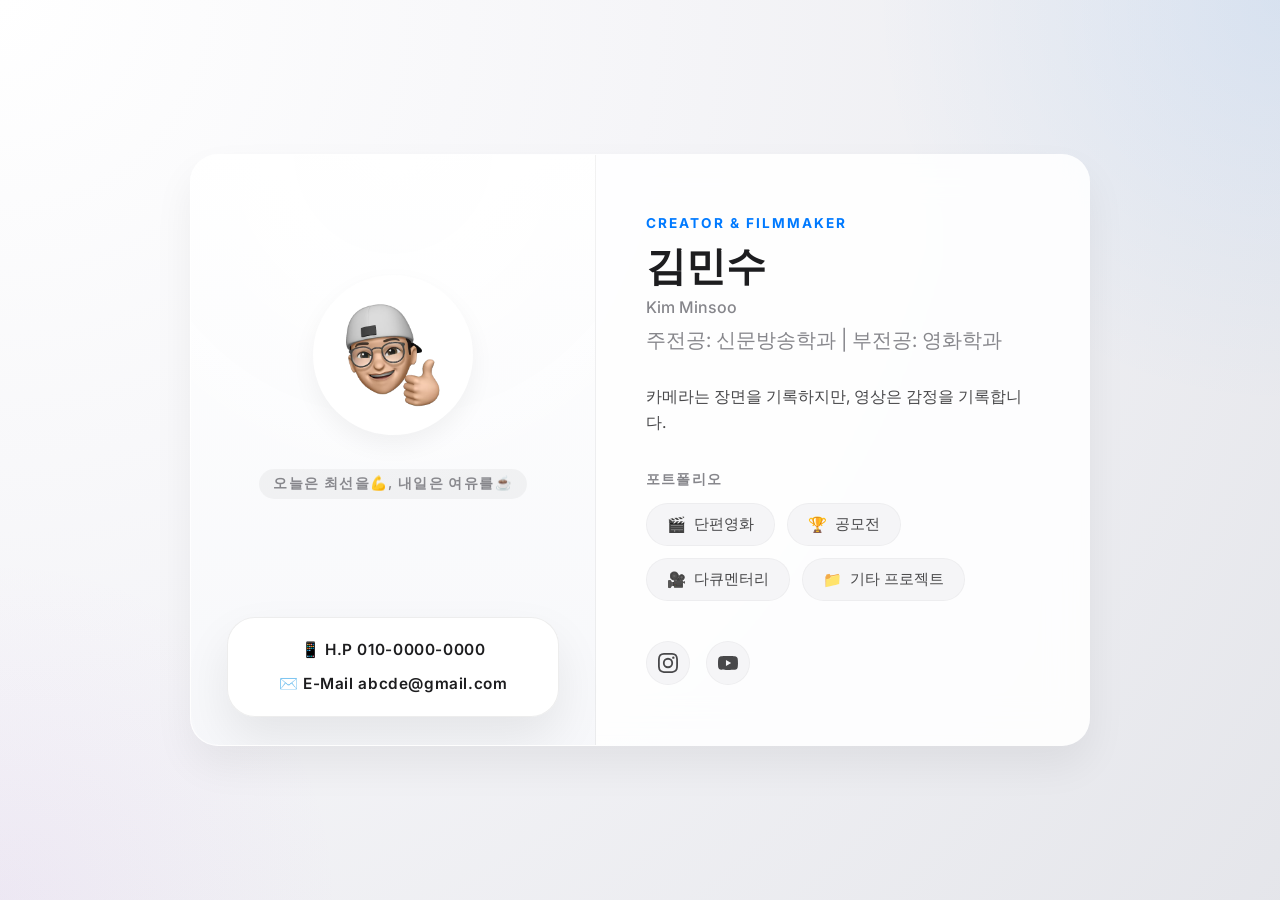
==== index.html @ fcdb7a13 "Update profile copy text" ====
<!DOCTYPE html>
<html lang="ko">
<head>
  <meta charset="UTF-8">
  <meta name="viewport" content="width=device-width, initial-scale=1.0">
  <title>김민 | 프로필 카드</title>
  <link rel="stylesheet" href="style.css">
</head>
<body>
  <div class="presentation-slide" id="main-slide">
    <!-- Left Visual Column -->
    <div class="slide-visual">
      <div class="avatar-container">
        <img src="profile_avatar.png" alt="Profile Avatar" class="avatar-img">
      </div>
      <div class="visual-badge">오늘은 최선을💪, 내일은 여유를☕</div>
      <div class="visual-contact">
        <p><span>📱</span> H.P 010-0000-0000</p>
        <p><span>✉️</span> E-Mail abcde@gmail.com</p>
      </div>
    </div>
    
    <!-- Right Content Column -->
    <div class="slide-content">
      <div>
        <div class="profile-header">
          <div class="profile-tagline">Creator & Filmmaker</div>
          <h1 class="profile-name">김민수</h1>
          <div class="profile-subname">Kim Minsoo</div>
          <div class="profile-major">주전공: 신문방송학과 | 부전공: 영화학과</div>
        </div>
        
        <p class="profile-bio">
          카메라는 장면을 기록하지만, 영상은 감정을 기록합니다.
        </p>
        
        <div>
          <h3 class="interests-title">포트폴리오</h3>
          <div class="interests-tags">
            <!-- Interactivity via script.js -->
            <a href="detail.html?tag=short-film" class="tag" data-tag="short-film">
              <span>🎬</span> 단편영화
            </a>
            <a href="detail.html?tag=contest" class="tag" data-tag="contest">
              <span>🏆</span> 공모전
            </a>
            <a href="detail.html?tag=documentary" class="tag" data-tag="documentary">
              <span>🎥</span> 다큐멘터리
            </a>
            <a href="detail.html?tag=other-projects" class="tag" data-tag="other-projects">
              <span>📁</span> 기타 프로젝트
            </a>
          </div>
        </div>
      </div>
      
      <!-- Bottom Contact Links -->
      <div class="contact-links">
        <a href="https://instagram.com" target="_blank" rel="noopener noreferrer" class="btn-contact" title="Instagram" id="link-instagram">
          <svg viewBox="0 0 24 24">
            <path d="M12 2.163c3.204 0 3.584.012 4.85.07 3.252.148 4.771 1.691 4.919 4.919.058 1.265.069 1.645.069 4.849 0 3.205-.012 3.584-.069 4.849-.149 3.225-1.664 4.771-4.919 4.919-1.266.058-1.644.07-4.85.07-3.204 0-3.584-.012-4.849-.07-3.26-.149-4.771-1.699-4.919-4.92-.058-1.265-.07-1.644-.07-4.849 0-3.204.013-3.583.07-4.849.149-3.227 1.664-4.771 4.919-4.919 1.266-.057 1.645-.069 4.849-.069zM12 0C8.741 0 8.333.014 7.053.072 2.695.272.273 2.69.073 7.051.014 8.333 0 8.741 0 12c0 3.259.014 3.668.072 4.948.2 4.358 2.618 6.78 6.98 6.98 1.281.058 1.689.072 4.948.072 3.259 0 3.668-.014 4.948-.072 4.354-.2 6.782-2.618 6.979-6.98.059-1.28.073-1.689.073-4.948 0-3.259-.014-3.667-.072-4.947-.196-4.354-2.617-6.78-6.979-6.98C15.668.014 15.259 0 12 0zm0 5.838a6.162 6.162 0 100 12.324 6.162 6.162 0 000-12.324zM12 16a4 4 0 110-8 4 4 0 010 8zm6.406-11.845a1.44 1.44 0 100 2.881 1.44 1.44 0 000-2.881z"/>
          </svg>
        </a>
        <a href="https://youtube.com" target="_blank" rel="noopener noreferrer" class="btn-contact" title="YouTube" id="link-youtube">
          <svg viewBox="0 0 24 24">
            <path d="M23.498 6.163a3.003 3.003 0 00-2.11-2.11C19.518 3.545 12 3.545 12 3.545s-7.518 0-9.388.508a3.003 3.003 0 00-2.11 2.11C0 8.033 0 12 0 12s0 3.967.502 5.837a3.003 3.003 0 002.11 2.11c1.87.508 9.388.508 9.388.508s7.518 0 9.388-.508a3.003 3.003 0 002.11-2.11C24 15.967 24 12 24 12s0-3.967-.502-5.837zM9.545 15.568V8.432L15.818 12l-6.273 3.568z"/>
          </svg>
        </a>
      </div>
    </div>
  </div>

  <script src="script.js"></script>
</body>
</html>
---- style.css ----
/* Apple Keynote Style Profile Card CSS */

/* Import premium font */
@import url('https://fonts.googleapis.com/css2?family=Inter:wght@300;400;500;600;700&display=swap');

:root {
  --font-family: 'Inter', -apple-system, BlinkMacSystemFont, "Segoe UI", Roboto, Helvetica, Arial, sans-serif;
  
  /* System Colors */
  --bg-color-gradient: linear-gradient(135deg, #f5f5f7 0%, #e8e8ed 100%);
  --card-bg: rgba(255, 255, 255, 0.8);
  --card-border: rgba(255, 255, 255, 0.4);
  --text-primary: #1d1d1f;
  --text-secondary: #86868b;
  --shadow-keynote: 0 20px 40px rgba(0, 0, 0, 0.06);
  --shadow-hover: 0 30px 60px rgba(0, 0, 0, 0.12);
  
  /* Interest Tag Colors (Apple Colors) */
  --color-coding: #007aff;
  --color-coding-grad: linear-gradient(135deg, #007aff, #54a6ff);
  
  --color-design: #ff2d55;
  --color-design-grad: linear-gradient(135deg, #ff2d55, #ff6b8b);
  
  --color-music: #af52de;
  --color-music-grad: linear-gradient(135deg, #af52de, #d18ff8);
  
  /* Transition curve */
  --transition-apple: all 0.5s cubic-bezier(0.16, 1, 0.3, 1);
}

/* Base Styles */
* {
  margin: 0;
  padding: 0;
  box-sizing: border-box;
}

body {
  font-family: var(--font-family);
  background: radial-gradient(circle at top left, rgba(255,255,255,0.98), rgba(245,245,248,0.95) 40%, rgba(228,229,234,0.98) 100%);
  color: var(--text-primary);
  min-height: 100vh;
  display: flex;
  justify-content: center;
  align-items: center;
  overflow: hidden;
  padding: 20px;
  -webkit-font-smoothing: antialiased;
  -moz-osx-font-smoothing: grayscale;
}

body::before {
  content: '';
  position: absolute;
  inset: 0;
  background: radial-gradient(circle at top right, rgba(0, 122, 255, 0.08), transparent 26%), radial-gradient(circle at bottom left, rgba(175, 82, 222, 0.06), transparent 22%);
  pointer-events: none;
}

/* Presentation Container */
.presentation-slide {
  width: 100%;
  max-width: 900px;
  min-height: 550px;
  background: var(--card-bg);
  backdrop-filter: blur(20px);
  -webkit-backdrop-filter: blur(20px);
  border: 1px solid var(--card-border);
  border-radius: 28px;
  box-shadow: var(--shadow-keynote);
  display: flex;
  position: relative;
  overflow: hidden;
  transition: var(--transition-apple);
  animation: slideInUp 0.8s cubic-bezier(0.16, 1, 0.3, 1);
}

.presentation-slide:hover {
  box-shadow: var(--shadow-hover);
  transform: translateY(-2px);
}

/* Layout Split */
.slide-visual {
  flex: 1.1;
  background: linear-gradient(180deg, rgba(255,255,255,0.95), rgba(246,247,250,0.95));
  display: flex;
  flex-direction: column;
  justify-content: flex-start;
  align-items: center;
  padding: 120px 36px 28px;
  position: relative;
  border-right: 1px solid rgba(0, 0, 0, 0.05);
}
.slide-visual::before {
  content: '';
  position: absolute;
  inset: 0;
  background: radial-gradient(circle at top center, rgba(255,255,255,0.7), transparent 55%);
  pointer-events: none;
}

.slide-visual .visual-contact {
  width: 100%;
  max-width: 340px;
  margin-top: auto;
  padding: 18px 20px;
  border-radius: 28px;
  background: rgba(255, 255, 255, 0.92);
  border: 1px solid rgba(0, 0, 0, 0.07);
  box-shadow: 0 22px 48px rgba(0, 0, 0, 0.08);
  backdrop-filter: blur(18px);
  text-align: center;
}

.slide-visual .visual-contact p {
  font-size: 0.96rem;
  font-weight: 600;
  color: var(--text-primary);
  letter-spacing: 0.04em;
  line-height: 1.8;
  margin: 0;
}

.slide-visual .visual-contact p:first-child {
  margin-bottom: 6px;
}

.slide-content {
  flex: 1.3;
  padding: 60px 50px;
  display: flex;
  flex-direction: column;
  justify-content: space-between;
  background: rgba(255, 255, 255, 0.4);
}

/* Avatar styling */
.avatar-container {
  width: 160px;
  height: 160px;
  border-radius: 50%;
  background: #ffffff;
  box-shadow: 0 10px 25px rgba(0, 0, 0, 0.05);
  display: flex;
  justify-content: center;
  align-items: center;
  position: relative;
  overflow: hidden;
  margin-bottom: 24px;
  border: 4px solid #ffffff;
  transition: var(--transition-apple);
}

.avatar-container:hover {
  transform: scale(1.03) rotate(2deg);
}

/* Elegant Placeholder Avatar SVG */
.avatar-img {
  width: 100%;
  height: 100%;
  object-fit: cover;
}

.visual-badge {
  font-size: 0.85rem;
  font-weight: 600;
  text-transform: uppercase;
  letter-spacing: 0.1em;
  color: var(--text-secondary);
  background: rgba(0, 0, 0, 0.04);
  padding: 6px 14px;
  border-radius: 20px;
  margin-top: 10px;
}

/* Content Elements */
.profile-header {
  margin-bottom: 30px;
}

.profile-tagline {
  font-size: 0.85rem;
  font-weight: 700;
  text-transform: uppercase;
  letter-spacing: 0.15em;
  color: var(--color-coding);
  margin-bottom: 12px;
}

.profile-name {
  font-size: 2.5rem;
  font-weight: 700;
  line-height: 1.15;
  color: var(--text-primary);
  margin-bottom: 8px;
}

.profile-subname {
  font-size: 1rem;
  font-weight: 500;
  color: var(--text-secondary);
  margin-bottom: 10px;
}

.profile-major {
  font-size: 1.25rem;
  font-weight: 400;
  color: var(--text-secondary);
}

.profile-bio {
  font-size: 1rem;
  line-height: 1.6;
  color: #48484a;
  margin-bottom: 35px;
}

/* Interests Section */
.interests-title {
  font-size: 0.85rem;
  font-weight: 600;
  text-transform: uppercase;
  letter-spacing: 0.08em;
  color: var(--text-secondary);
  margin-bottom: 14px;
}

.interests-tags {
  display: flex;
  flex-wrap: wrap;
  gap: 12px;
  margin-bottom: 40px;
}

.tag {
  padding: 10px 20px;
  border-radius: 30px;
  font-size: 0.95rem;
  font-weight: 500;
  color: #48484a;
  background: #f5f5f7;
  border: 1px solid rgba(0, 0, 0, 0.03);
  cursor: pointer;
  transition: var(--transition-apple);
  display: inline-flex;
  align-items: center;
  gap: 8px;
  text-decoration: none;
}

.tag:hover {
  transform: translateY(-2px);
  background: #e8e8ed;
  color: var(--text-primary);
}

/* Active tag animations before navigation */
.tag.active-coding {
  background: var(--color-coding-grad);
  color: #ffffff;
  border-color: transparent;
  box-shadow: 0 8px 20px rgba(0, 122, 255, 0.25);
  transform: scale(1.05);
}

.tag.active-design {
  background: var(--color-design-grad);
  color: #ffffff;
  border-color: transparent;
  box-shadow: 0 8px 20px rgba(255, 45, 85, 0.25);
  transform: scale(1.05);
}

.tag.active-music {
  background: var(--color-music-grad);
  color: #ffffff;
  border-color: transparent;
  box-shadow: 0 8px 20px rgba(175, 82, 222, 0.25);
  transform: scale(1.05);
}

/* Contacts/Links section */
.contact-links {
  display: flex;
  gap: 16px;
}

.btn-contact {
  display: inline-flex;
  align-items: center;
  justify-content: center;
  width: 44px;
  height: 44px;
  border-radius: 50%;
  background: #f5f5f7;
  color: #48484a;
  border: 1px solid rgba(0, 0, 0, 0.03);
  transition: var(--transition-apple);
  text-decoration: none;
}

.btn-contact:hover {
  background: var(--text-primary);
  color: #ffffff;
  transform: scale(1.08);
}

.btn-contact svg {
  width: 20px;
  height: 20px;
  fill: currentColor;
}

/* Detail Page Layout styling */
.detail-container {
  display: flex;
  flex-direction: column;
  justify-content: space-between;
  width: 100%;
  padding: 50px;
  animation: fadeIn 0.6s cubic-bezier(0.16, 1, 0.3, 1);
}

.detail-header {
  display: flex;
  justify-content: space-between;
  align-items: center;
  margin-bottom: 40px;
}

.btn-back {
  display: inline-flex;
  align-items: center;
  gap: 8px;
  font-size: 0.95rem;
  font-weight: 500;
  color: var(--text-secondary);
  text-decoration: none;
  padding: 8px 16px;
  border-radius: 20px;
  background: rgba(0, 0, 0, 0.04);
  transition: var(--transition-apple);
}

.btn-back:hover {
  background: var(--text-primary);
  color: #ffffff;
}

.btn-back svg {
  width: 16px;
  height: 16px;
  fill: currentColor;
  transition: var(--transition-apple);
}

.btn-back:hover svg {
  transform: translateX(-4px);
}

.detail-body {
  flex: 1;
  display: flex;
  gap: 50px;
  align-items: center;
}

.detail-info {
  flex: 1.2;
}

.detail-tag {
  font-size: 0.85rem;
  font-weight: 700;
  text-transform: uppercase;
  letter-spacing: 0.15em;
  margin-bottom: 16px;
  display: inline-block;
  padding: 4px 12px;
  border-radius: 12px;
}

.detail-portfolio {
  margin-top: 32px;
}

.detail-portfolio h3 {
  font-size: 1.05rem;
  font-weight: 700;
  margin-bottom: 18px;
  color: var(--text-primary);
}

.portfolio-grid {
  display: grid;
  grid-template-columns: repeat(2, minmax(0, 1fr));
  gap: 18px;
}

.portfolio-item {
  background: rgba(255, 255, 255, 0.9);
  border: 1px solid rgba(0, 0, 0, 0.06);
  border-radius: 24px;
  overflow: hidden;
  box-shadow: 0 18px 35px rgba(0, 0, 0, 0.05);
  transition: transform 0.3s ease, box-shadow 0.3s ease;
}

.portfolio-item:hover {
  transform: translateY(-4px);
  box-shadow: 0 24px 45px rgba(0, 0, 0, 0.08);
}

.portfolio-thumb {
  min-height: 160px;
  display: flex;
  align-items: center;
  justify-content: center;
  background: rgba(240, 240, 247, 0.95);
  background-size: cover;
  background-position: center;
  color: #1d1d1f;
  font-size: 1rem;
}

.portfolio-thumb.empty {
  border-bottom: 1px solid rgba(0, 0, 0, 0.04);
}

.portfolio-title {
  display: block;
  padding: 14px 16px;
  color: var(--text-primary);
  font-size: 1rem;
  font-weight: 600;
  text-decoration: none;
  border-top: 1px solid rgba(0, 0, 0, 0.04);
  white-space: nowrap;
  overflow: hidden;
  text-overflow: ellipsis;
}

.portfolio-item {
  display: flex;
  flex-direction: column;
}

.portfolio-title:hover {
  color: var(--color-coding);
}

@media (max-width: 800px) {
  .detail-body {
    flex-direction: column;
    gap: 32px;
  }

  .portfolio-grid {
    grid-template-columns: 1fr;
  }
}

.detail-title {
  font-size: 2.8rem;
  font-weight: 700;
  line-height: 1.2;
  margin-bottom: 20px;
  letter-spacing: -0.02em;
}

.detail-desc {
  font-size: 1.1rem;
  line-height: 1.7;
  color: #48484a;
}

.detail-visual {
  flex: 0.8;
  height: 300px;
  border-radius: 20px;
  display: flex;
  justify-content: center;
  align-items: center;
  color: #ffffff;
  font-size: 5rem;
  box-shadow: 0 15px 35px rgba(0,0,0,0.06);
  position: relative;
  overflow: hidden;
}

.detail-visual::after {
  content: '';
  position: absolute;
  top: 0;
  left: 0;
  width: 100%;
  height: 100%;
  background: linear-gradient(rgba(255,255,255,0.1), rgba(0,0,0,0.15));
}

/* Color theme mappings for detailed views */
.theme-coding .detail-tag {
  color: var(--color-coding);
  background: rgba(0, 122, 255, 0.1);
}
.theme-coding .detail-visual {
  background: var(--color-coding-grad);
}
.theme-coding .btn-back:hover {
  background: var(--color-coding);
}

.theme-design .detail-tag {
  color: var(--color-design);
  background: rgba(255, 45, 85, 0.1);
}
.theme-design .detail-visual {
  background: var(--color-design-grad);
}
.theme-design .btn-back:hover {
  background: var(--color-design);
}

.theme-music .detail-tag {
  color: var(--color-music);
  background: rgba(175, 82, 222, 0.1);
}
.theme-music .detail-visual {
  background: var(--color-music-grad);
}
.theme-music .btn-back:hover {
  background: var(--color-music);
}

/* Animations */
@keyframes slideInUp {
  from {
    opacity: 0;
    transform: translateY(30px);
  }
  to {
    opacity: 1;
    transform: translateY(0);
  }
}

@keyframes fadeIn {
  from {
    opacity: 0;
    transform: scale(0.98);
  }
  to {
    opacity: 1;
    transform: scale(1);
  }
}

/* Page fade out class for navigation */
.page-exit {
  opacity: 0;
  transform: translateY(-20px) scale(0.98);
  transition: var(--transition-apple);
}

/* Responsive adjustments */
@media (max-width: 768px) {
  .presentation-slide {
    flex-direction: column;
    min-height: auto;
  }
  .slide-visual {
    border-right: none;
    border-bottom: 1px solid rgba(0, 0, 0, 0.05);
    padding: 30px;
  }
  .slide-content {
    padding: 40px 30px;
  }
  .profile-name {
    font-size: 2rem;
  }
  .detail-body {
    flex-direction: column-reverse;
    gap: 30px;
    align-items: stretch;
  }
  .detail-visual {
    height: 180px;
    font-size: 3.5rem;
  }
  .detail-title {
    font-size: 2rem;
  }
  .detail-container {
    padding: 30px 20px;
  }
}
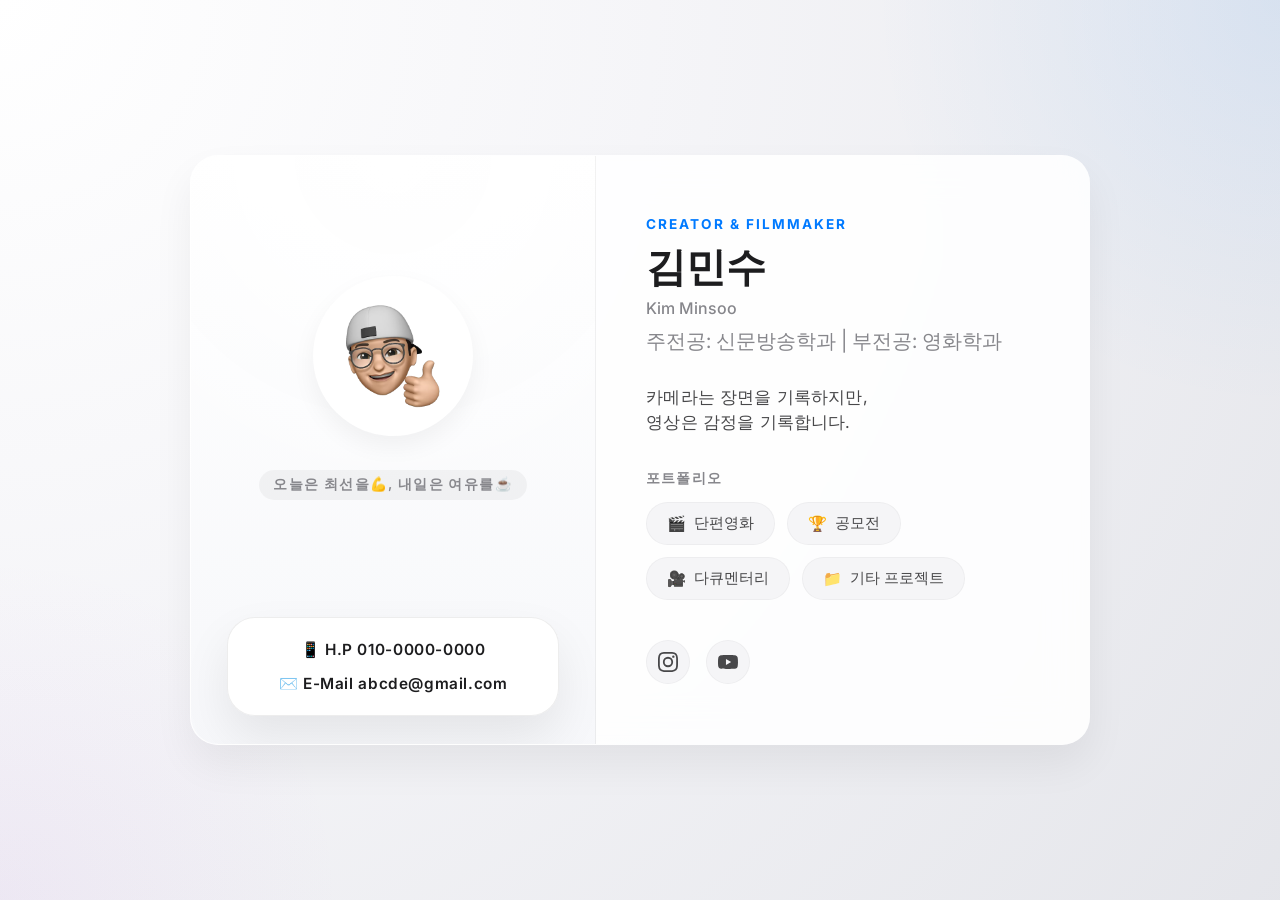
==== commit 08976388: "Update profile bio to two lines and increase font size" ====
--- a/index.html
+++ b/index.html
@@ -31,7 +31,9 @@
         </div>
         
         <p class="profile-bio">
-          카메라는 장면을 기록하지만, 영상은 감정을 기록합니다.
+          카메라는 장면을 기록하지만,
+          <br>
+          영상은 감정을 기록합니다.
         </p>
         
         <div>
--- a/style.css
+++ b/style.css
@@ -212,8 +212,14 @@
 }
 
 .profile-bio {
-  font-size: 1rem;
-  line-height: 1.6;
+  display: block;
+  width: 100%;
+  font-size: 1.05rem;
+  line-height: 1.5;
+  letter-spacing: 0.01em;
+  white-space: normal;
+  overflow: visible;
+  text-overflow: unset;
   color: #48484a;
   margin-bottom: 35px;
 }
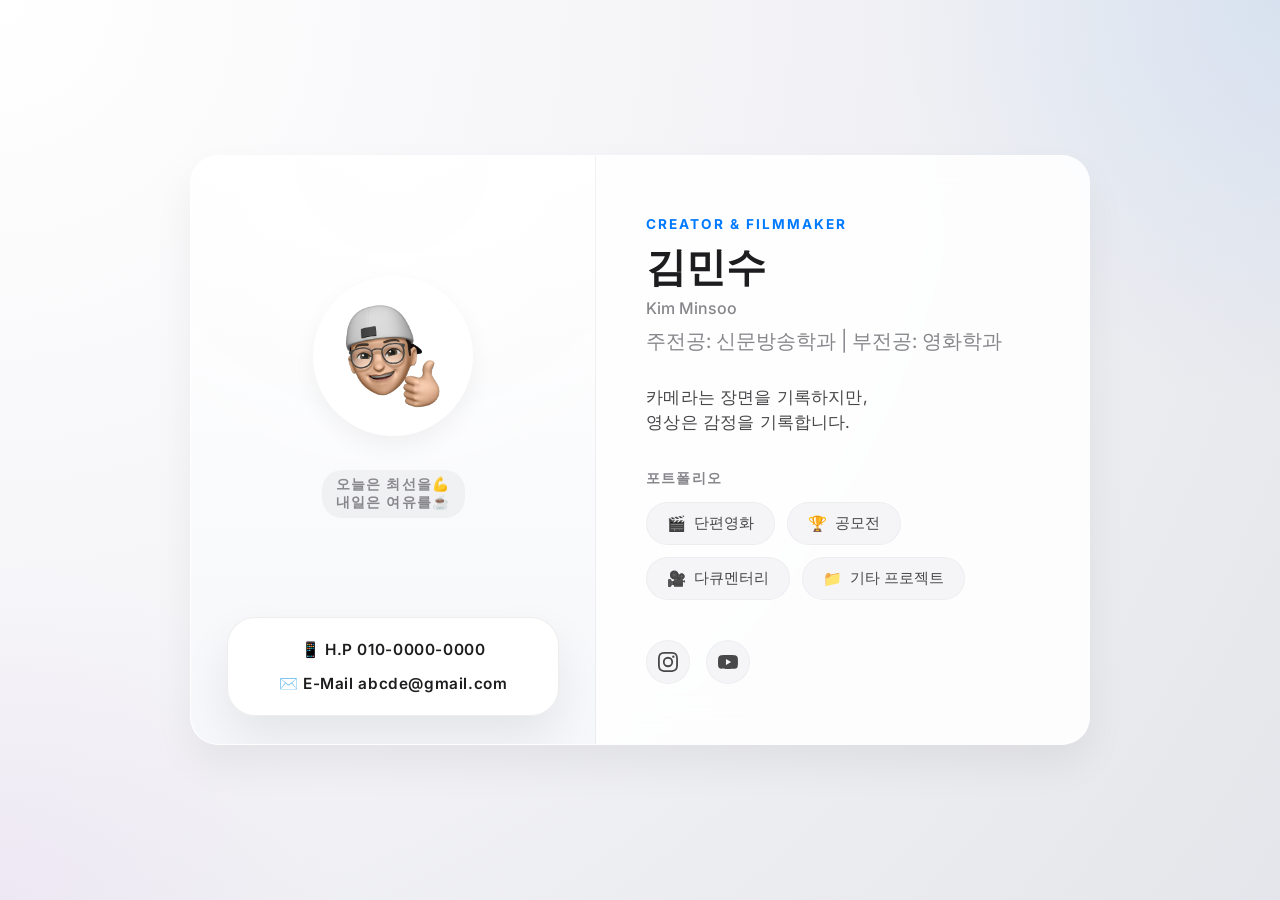
==== commit 6a503f4a: "Split visual badge text into two lines and remove comma" ====
--- a/index.html
+++ b/index.html
@@ -13,7 +13,7 @@
       <div class="avatar-container">
         <img src="profile_avatar.png" alt="Profile Avatar" class="avatar-img">
       </div>
-      <div class="visual-badge">오늘은 최선을💪, 내일은 여유를☕</div>
+      <div class="visual-badge">오늘은 최선을💪<br>내일은 여유를☕</div>
       <div class="visual-contact">
         <p><span>📱</span> H.P 010-0000-0000</p>
         <p><span>✉️</span> E-Mail abcde@gmail.com</p>
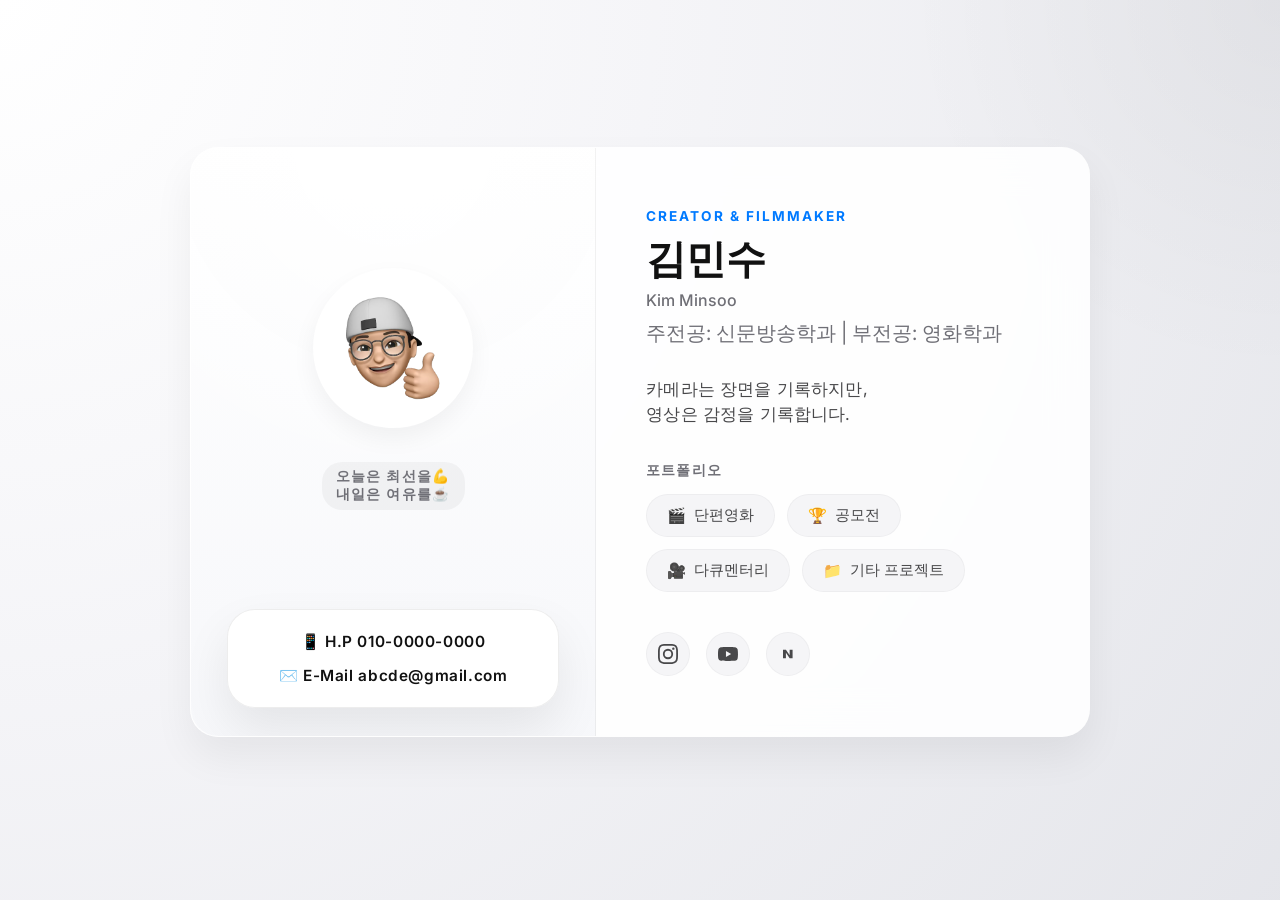
==== commit 35315633: "Update portfolio video gallery design and contact icons" ====
--- a/index.html
+++ b/index.html
@@ -68,6 +68,11 @@
             <path d="M23.498 6.163a3.003 3.003 0 00-2.11-2.11C19.518 3.545 12 3.545 12 3.545s-7.518 0-9.388.508a3.003 3.003 0 00-2.11 2.11C0 8.033 0 12 0 12s0 3.967.502 5.837a3.003 3.003 0 002.11 2.11c1.87.508 9.388.508 9.388.508s7.518 0 9.388-.508a3.003 3.003 0 002.11-2.11C24 15.967 24 12 24 12s0-3.967-.502-5.837zM9.545 15.568V8.432L15.818 12l-6.273 3.568z"/>
           </svg>
         </a>
+        <a href="https://section.blog.naver.com/BlogHome.naver?directoryNo=0&currentPage=1&groupId=0" target="_blank" rel="noopener noreferrer" class="btn-contact" title="Naver Blog" id="link-naver-blog">
+          <svg viewBox="0 0 24 24" aria-hidden="true">
+            <path d="M6 7h3.5l4.5 6.5V7h3.5v10h-3.5l-4.5-6.5V17H6V7z" />
+          </svg>
+        </a>
       </div>
     </div>
   </div>
--- a/style.css
+++ b/style.css
@@ -1,35 +1,25 @@
 /* Apple Keynote Style Profile Card CSS */
 
-/* Import premium font */
 @import url('https://fonts.googleapis.com/css2?family=Inter:wght@300;400;500;600;700&display=swap');
 
 :root {
-  --font-family: 'Inter', -apple-system, BlinkMacSystemFont, "Segoe UI", Roboto, Helvetica, Arial, sans-serif;
-  
-  /* System Colors */
+  --font-family: 'Inter', -apple-system, BlinkMacSystemFont, 'Segoe UI', Roboto, Helvetica, Arial, sans-serif;
   --bg-color-gradient: linear-gradient(135deg, #f5f5f7 0%, #e8e8ed 100%);
-  --card-bg: rgba(255, 255, 255, 0.8);
+  --card-bg: rgba(255, 255, 255, 0.82);
   --card-border: rgba(255, 255, 255, 0.4);
-  --text-primary: #1d1d1f;
-  --text-secondary: #86868b;
+  --text-primary: #111111;
+  --text-secondary: #6f6f76;
   --shadow-keynote: 0 20px 40px rgba(0, 0, 0, 0.06);
-  --shadow-hover: 0 30px 60px rgba(0, 0, 0, 0.12);
-  
-  /* Interest Tag Colors (Apple Colors) */
+  --shadow-hover: 0 30px 60px rgba(0, 0, 0, 0.1);
   --color-coding: #007aff;
   --color-coding-grad: linear-gradient(135deg, #007aff, #54a6ff);
-  
   --color-design: #ff2d55;
   --color-design-grad: linear-gradient(135deg, #ff2d55, #ff6b8b);
-  
   --color-music: #af52de;
   --color-music-grad: linear-gradient(135deg, #af52de, #d18ff8);
-  
-  /* Transition curve */
   --transition-apple: all 0.5s cubic-bezier(0.16, 1, 0.3, 1);
 }
 
-/* Base Styles */
 * {
   margin: 0;
   padding: 0;
@@ -44,8 +34,10 @@
   display: flex;
   justify-content: center;
   align-items: center;
-  overflow: hidden;
-  padding: 20px;
+  overflow-x: hidden;
+  overflow-y: auto;
+  padding: 24px 20px 40px;
+  position: relative;
   -webkit-font-smoothing: antialiased;
   -moz-osx-font-smoothing: grayscale;
 }
@@ -54,11 +46,10 @@
   content: '';
   position: absolute;
   inset: 0;
-  background: radial-gradient(circle at top right, rgba(0, 122, 255, 0.08), transparent 26%), radial-gradient(circle at bottom left, rgba(175, 82, 222, 0.06), transparent 22%);
+  background: radial-gradient(circle at top right, rgba(0, 0, 0, 0.04), transparent 24%);
   pointer-events: none;
 }
 
-/* Presentation Container */
 .presentation-slide {
   width: 100%;
   max-width: 900px;
@@ -81,7 +72,6 @@
   transform: translateY(-2px);
 }
 
-/* Layout Split */
 .slide-visual {
   flex: 1.1;
   background: linear-gradient(180deg, rgba(255,255,255,0.95), rgba(246,247,250,0.95));
@@ -93,6 +83,7 @@
   position: relative;
   border-right: 1px solid rgba(0, 0, 0, 0.05);
 }
+
 .slide-visual::before {
   content: '';
   position: absolute;
@@ -107,8 +98,8 @@
   margin-top: auto;
   padding: 18px 20px;
   border-radius: 28px;
-  background: rgba(255, 255, 255, 0.92);
-  border: 1px solid rgba(0, 0, 0, 0.07);
+  background: rgba(255,255,255,0.92);
+  border: 1px solid rgba(0,0,0,0.07);
   box-shadow: 0 22px 48px rgba(0, 0, 0, 0.08);
   backdrop-filter: blur(18px);
   text-align: center;
@@ -133,10 +124,9 @@
   display: flex;
   flex-direction: column;
   justify-content: space-between;
-  background: rgba(255, 255, 255, 0.4);
-}
-
-/* Avatar styling */
+  background: rgba(255,255,255,0.4);
+}
+
 .avatar-container {
   width: 160px;
   height: 160px;
@@ -157,7 +147,6 @@
   transform: scale(1.03) rotate(2deg);
 }
 
-/* Elegant Placeholder Avatar SVG */
 .avatar-img {
   width: 100%;
   height: 100%;
@@ -176,7 +165,6 @@
   margin-top: 10px;
 }
 
-/* Content Elements */
 .profile-header {
   margin-bottom: 30px;
 }
@@ -224,7 +212,6 @@
   margin-bottom: 35px;
 }
 
-/* Interests Section */
 .interests-title {
   font-size: 0.85rem;
   font-weight: 600;
@@ -263,7 +250,6 @@
   color: var(--text-primary);
 }
 
-/* Active tag animations before navigation */
 .tag.active-coding {
   background: var(--color-coding-grad);
   color: #ffffff;
@@ -288,7 +274,6 @@
   transform: scale(1.05);
 }
 
-/* Contacts/Links section */
 .contact-links {
   display: flex;
   gap: 16px;
@@ -320,21 +305,20 @@
   fill: currentColor;
 }
 
-/* Detail Page Layout styling */
 .detail-container {
   display: flex;
   flex-direction: column;
+  justify-content: flex-start;
+  width: 100%;
+  padding: 36px 36px 40px;
+  animation: fadeIn 0.6s cubic-bezier(0.16, 1, 0.3, 1);
+}
+
+.detail-header {
+  display: flex;
   justify-content: space-between;
-  width: 100%;
-  padding: 50px;
-  animation: fadeIn 0.6s cubic-bezier(0.16, 1, 0.3, 1);
-}
-
-.detail-header {
-  display: flex;
-  justify-content: space-between;
-  align-items: center;
-  margin-bottom: 40px;
+  align-items: center;
+  margin-bottom: 20px;
 }
 
 .btn-back {
@@ -346,7 +330,7 @@
   color: var(--text-secondary);
   text-decoration: none;
   padding: 8px 16px;
-  border-radius: 20px;
+  border-radius: 999px;
   background: rgba(0, 0, 0, 0.04);
   transition: var(--transition-apple);
 }
@@ -367,181 +351,249 @@
   transform: translateX(-4px);
 }
 
-.detail-body {
-  flex: 1;
-  display: flex;
-  gap: 50px;
-  align-items: center;
-}
-
-.detail-info {
-  flex: 1.2;
-}
-
-.detail-tag {
-  font-size: 0.85rem;
+.detail-portfolio {
+  display: flex;
+  flex-direction: column;
+  gap: 24px;
+}
+
+.portfolio-intro {
+  display: flex;
+  justify-content: space-between;
+  align-items: flex-end;
+  gap: 16px;
+}
+
+.portfolio-eyebrow {
+  font-size: 0.75rem;
   font-weight: 700;
+  letter-spacing: 0.14em;
   text-transform: uppercase;
-  letter-spacing: 0.15em;
-  margin-bottom: 16px;
-  display: inline-block;
-  padding: 4px 12px;
-  border-radius: 12px;
-}
-
-.detail-portfolio {
-  margin-top: 32px;
-}
-
-.detail-portfolio h3 {
-  font-size: 1.05rem;
+  color: var(--text-secondary);
+  margin-bottom: 6px;
+}
+
+.portfolio-intro h3 {
+  font-size: 1.6rem;
   font-weight: 700;
-  margin-bottom: 18px;
   color: var(--text-primary);
+  margin-bottom: 6px;
+}
+
+.portfolio-intro-copy {
+  font-size: 0.96rem;
+  color: var(--text-secondary);
+  line-height: 1.6;
 }
 
 .portfolio-grid {
   display: grid;
   grid-template-columns: repeat(2, minmax(0, 1fr));
-  gap: 18px;
-}
-
-.portfolio-item {
-  background: rgba(255, 255, 255, 0.9);
-  border: 1px solid rgba(0, 0, 0, 0.06);
-  border-radius: 24px;
+  gap: 28px;
+}
+
+.portfolio-card {
+  background: #ffffff;
+  border-radius: 20px;
+  padding: 20px;
+  box-shadow: 0 10px 28px rgba(0, 0, 0, 0.05);
+  transition: transform 0.35s cubic-bezier(0.16, 1, 0.3, 1), box-shadow 0.35s cubic-bezier(0.16, 1, 0.3, 1);
+  display: flex;
+  flex-direction: column;
+  gap: 16px;
+}
+
+.portfolio-card:hover {
+  transform: translateY(-8px);
+  box-shadow: 0 22px 48px rgba(0, 0, 0, 0.12);
+}
+
+.portfolio-card-media {
+  width: 100%;
+}
+
+.portfolio-card-thumb-link {
+  display: block;
+  position: relative;
+  aspect-ratio: 16 / 9;
+  border-radius: 18px;
   overflow: hidden;
-  box-shadow: 0 18px 35px rgba(0, 0, 0, 0.05);
-  transition: transform 0.3s ease, box-shadow 0.3s ease;
-}
-
-.portfolio-item:hover {
-  transform: translateY(-4px);
-  box-shadow: 0 24px 45px rgba(0, 0, 0, 0.08);
-}
-
-.portfolio-thumb {
-  min-height: 160px;
-  display: flex;
-  align-items: center;
-  justify-content: center;
-  background: rgba(240, 240, 247, 0.95);
-  background-size: cover;
-  background-position: center;
-  color: #1d1d1f;
-  font-size: 1rem;
-}
-
-.portfolio-thumb.empty {
-  border-bottom: 1px solid rgba(0, 0, 0, 0.04);
-}
-
-.portfolio-title {
-  display: block;
-  padding: 14px 16px;
-  color: var(--text-primary);
-  font-size: 1rem;
-  font-weight: 600;
-  text-decoration: none;
-  border-top: 1px solid rgba(0, 0, 0, 0.04);
-  white-space: nowrap;
-  overflow: hidden;
-  text-overflow: ellipsis;
-}
-
-.portfolio-item {
-  display: flex;
-  flex-direction: column;
-}
-
-.portfolio-title:hover {
-  color: var(--color-coding);
-}
-
-@media (max-width: 800px) {
-  .detail-body {
-    flex-direction: column;
-    gap: 32px;
-  }
-
-  .portfolio-grid {
-    grid-template-columns: 1fr;
-  }
-}
-
-.detail-title {
-  font-size: 2.8rem;
-  font-weight: 700;
-  line-height: 1.2;
-  margin-bottom: 20px;
-  letter-spacing: -0.02em;
-}
-
-.detail-desc {
-  font-size: 1.1rem;
-  line-height: 1.7;
-  color: #48484a;
-}
-
-.detail-visual {
-  flex: 0.8;
-  height: 300px;
-  border-radius: 20px;
-  display: flex;
-  justify-content: center;
-  align-items: center;
-  color: #ffffff;
-  font-size: 5rem;
-  box-shadow: 0 15px 35px rgba(0,0,0,0.06);
-  position: relative;
-  overflow: hidden;
-}
-
-.detail-visual::after {
-  content: '';
-  position: absolute;
-  top: 0;
-  left: 0;
+  background: #f1f1f1;
+}
+
+.portfolio-card-thumb {
   width: 100%;
   height: 100%;
-  background: linear-gradient(rgba(255,255,255,0.1), rgba(0,0,0,0.15));
-}
-
-/* Color theme mappings for detailed views */
-.theme-coding .detail-tag {
-  color: var(--color-coding);
-  background: rgba(0, 122, 255, 0.1);
-}
-.theme-coding .detail-visual {
-  background: var(--color-coding-grad);
-}
-.theme-coding .btn-back:hover {
-  background: var(--color-coding);
-}
-
-.theme-design .detail-tag {
-  color: var(--color-design);
-  background: rgba(255, 45, 85, 0.1);
-}
-.theme-design .detail-visual {
-  background: var(--color-design-grad);
-}
-.theme-design .btn-back:hover {
-  background: var(--color-design);
-}
-
-.theme-music .detail-tag {
-  color: var(--color-music);
-  background: rgba(175, 82, 222, 0.1);
-}
-.theme-music .detail-visual {
-  background: var(--color-music-grad);
-}
-.theme-music .btn-back:hover {
-  background: var(--color-music);
-}
-
-/* Animations */
+  object-fit: cover;
+  display: block;
+  transition: transform 0.35s cubic-bezier(0.16, 1, 0.3, 1);
+}
+
+.portfolio-card-thumb-link:hover .portfolio-card-thumb {
+  transform: scale(1.05);
+}
+
+.portfolio-card-overlay {
+  position: absolute;
+  inset: 0;
+  display: flex;
+  align-items: center;
+  justify-content: center;
+  background: rgba(0, 0, 0, 0.2);
+  backdrop-filter: blur(2px);
+  opacity: 0;
+  transition: opacity 0.25s ease;
+}
+
+.portfolio-card-thumb-link:hover .portfolio-card-overlay {
+  opacity: 1;
+}
+
+.portfolio-card-overlay {
+  position: absolute;
+  inset: 0;
+  display: flex;
+  align-items: center;
+  justify-content: center;
+  background: rgba(0, 0, 0, 0.28);
+  opacity: 0;
+  transition: opacity 0.3s ease;
+}
+
+.portfolio-card-thumb-link:hover .portfolio-card-overlay {
+  opacity: 1;
+}
+
+.portfolio-card-play {
+  width: 48px;
+  height: 48px;
+  border-radius: 50%;
+  display: inline-flex;
+  align-items: center;
+  justify-content: center;
+  background: rgba(255,255,255,0.94);
+  color: #111111;
+  font-size: 1rem;
+  box-shadow: 0 10px 20px rgba(0, 0, 0, 0.16);
+}
+
+.portfolio-card-body {
+  display: flex;
+  flex-direction: column;
+  gap: 14px;
+}
+
+.portfolio-card-copy {
+  display: flex;
+  flex-direction: column;
+  gap: 6px;
+}
+
+.portfolio-card-title {
+  font-size: 1.02rem;
+  font-weight: 700;
+  color: var(--text-primary);
+  line-height: 1.4;
+}
+
+.portfolio-card-category {
+  font-size: 0.82rem;
+  font-weight: 600;
+  letter-spacing: 0.08em;
+  color: var(--text-secondary);
+  text-transform: uppercase;
+}
+
+.portfolio-card-description {
+  font-size: 0.95rem;
+  line-height: 1.6;
+  color: #4a4a50;
+  display: -webkit-box;
+  line-clamp: 2;
+  -webkit-line-clamp: 2;
+  -webkit-box-orient: vertical;
+  overflow: hidden;
+}
+
+.portfolio-card-role {
+  display: flex;
+  flex-direction: column;
+  gap: 8px;
+}
+
+.portfolio-role-label {
+  font-size: 0.8rem;
+  font-weight: 700;
+  text-transform: uppercase;
+  letter-spacing: 0.12em;
+  color: var(--text-secondary);
+}
+
+.portfolio-role-badges {
+  display: flex;
+  flex-wrap: wrap;
+  gap: 8px;
+}
+
+.portfolio-role-badge {
+  background: #f4f4f4;
+  border-radius: 999px;
+  padding: 6px 12px;
+  font-size: 13px;
+  color: #222222;
+}
+
+.portfolio-card-actions {
+  display: flex;
+  justify-content: space-between;
+  align-items: center;
+  gap: 12px;
+  margin-top: 4px;
+}
+
+.portfolio-action {
+  display: inline-flex;
+  align-items: center;
+  justify-content: center;
+  padding: 8px 12px;
+  border-radius: 999px;
+  text-decoration: none;
+  font-size: 0.84rem;
+  font-weight: 600;
+  transition: transform 0.2s ease, background-color 0.2s ease, box-shadow 0.2s ease;
+}
+
+.portfolio-action:hover {
+  transform: translateY(-1px);
+  box-shadow: 0 8px 18px rgba(0, 0, 0, 0.08);
+}
+
+.portfolio-action-primary {
+  background: #111111;
+  color: #ffffff;
+}
+
+.portfolio-action-secondary {
+  background: #f4f4f4;
+  color: #222222;
+}
+
+.theme-short-film .portfolio-eyebrow {
+  color: #3b3b3f;
+}
+
+.theme-contest .portfolio-eyebrow {
+  color: #4a4a4f;
+}
+
+.theme-documentary .portfolio-eyebrow {
+  color: #505057;
+}
+
+.theme-other .portfolio-eyebrow {
+  color: #505057;
+}
+
 @keyframes slideInUp {
   from {
     opacity: 0;
@@ -564,43 +616,48 @@
   }
 }
 
-/* Page fade out class for navigation */
 .page-exit {
   opacity: 0;
   transform: translateY(-20px) scale(0.98);
   transition: var(--transition-apple);
 }
 
-/* Responsive adjustments */
+@media (max-width: 900px) {
+  .portfolio-grid {
+    grid-template-columns: repeat(2, minmax(0, 1fr));
+  }
+}
+
 @media (max-width: 768px) {
   .presentation-slide {
     flex-direction: column;
     min-height: auto;
   }
+
   .slide-visual {
     border-right: none;
     border-bottom: 1px solid rgba(0, 0, 0, 0.05);
     padding: 30px;
   }
+
   .slide-content {
     padding: 40px 30px;
   }
+
   .profile-name {
     font-size: 2rem;
   }
-  .detail-body {
-    flex-direction: column-reverse;
-    gap: 30px;
-    align-items: stretch;
-  }
-  .detail-visual {
-    height: 180px;
-    font-size: 3.5rem;
-  }
-  .detail-title {
-    font-size: 2rem;
-  }
+
   .detail-container {
-    padding: 30px 20px;
-  }
-}
+    padding: 24px 20px 30px;
+  }
+
+  .portfolio-grid {
+    grid-template-columns: 1fr;
+  }
+
+  .portfolio-card-actions {
+    flex-direction: column;
+    align-items: flex-start;
+  }
+}
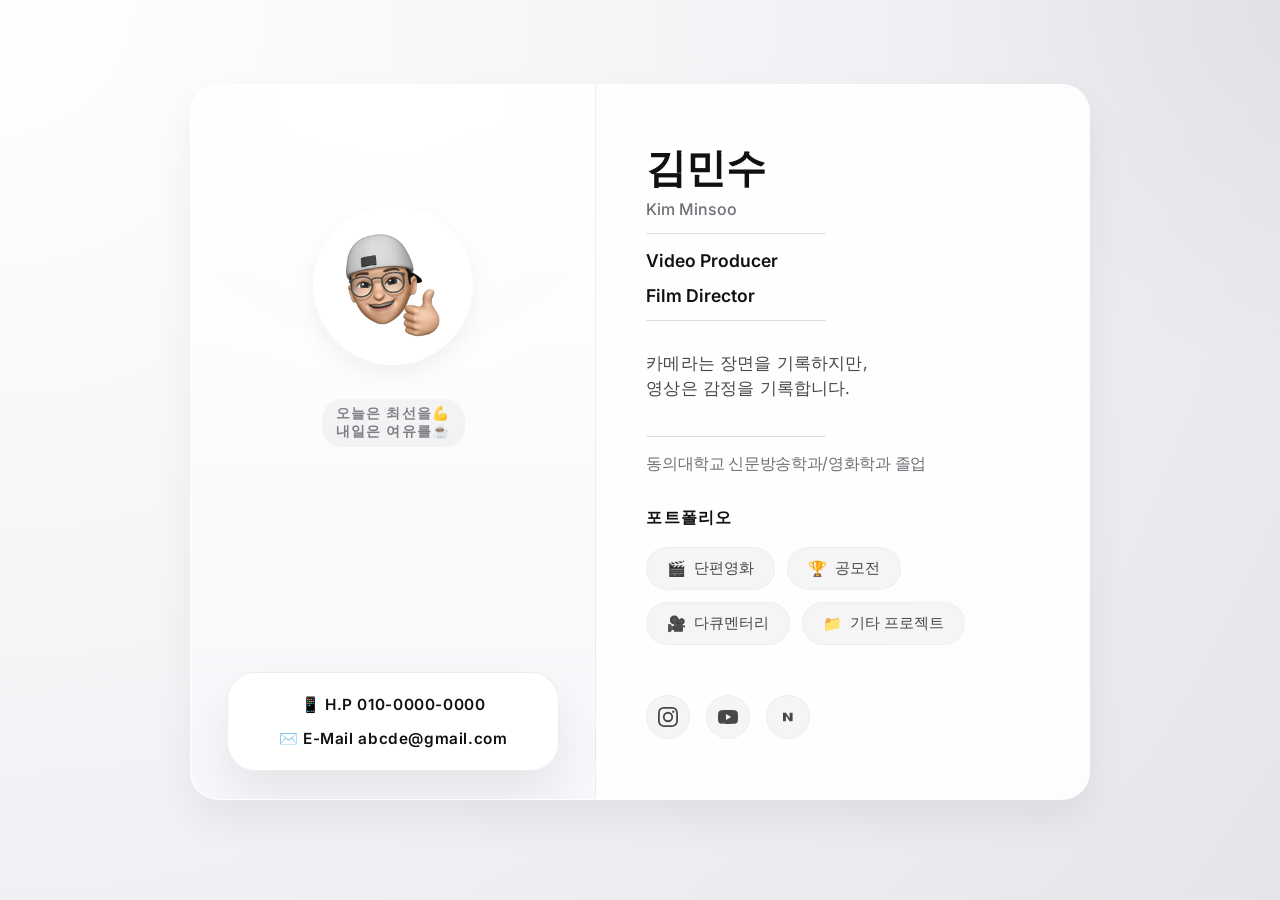
==== commit f992f27d: "Adjust right panel spacing and portfolio section layout" ====
--- a/index.html
+++ b/index.html
@@ -24,18 +24,25 @@
     <div class="slide-content">
       <div>
         <div class="profile-header">
-          <div class="profile-tagline">Creator & Filmmaker</div>
           <h1 class="profile-name">김민수</h1>
           <div class="profile-subname">Kim Minsoo</div>
-          <div class="profile-major">주전공: 신문방송학과 | 부전공: 영화학과</div>
+          <div class="profile-divider"></div>
+          <div class="profile-title">Video Producer</div>
+          <div class="profile-title">Film Director</div>
+          <div class="profile-divider"></div>
         </div>
-        
+
         <p class="profile-bio">
           카메라는 장면을 기록하지만,
           <br>
           영상은 감정을 기록합니다.
         </p>
-        
+
+        <div class="profile-divider"></div>
+        <div class="profile-major">동의대학교 신문방송학과/영화학과 졸업</div>
+
+        <div>
+
         <div>
           <h3 class="interests-title">포트폴리오</h3>
           <div class="interests-tags">
--- a/style.css
+++ b/style.css
@@ -123,7 +123,7 @@
   padding: 60px 50px;
   display: flex;
   flex-direction: column;
-  justify-content: space-between;
+  justify-content: flex-start;
   background: rgba(255,255,255,0.4);
 }
 
@@ -190,13 +190,31 @@
   font-size: 1rem;
   font-weight: 500;
   color: var(--text-secondary);
-  margin-bottom: 10px;
+  margin-bottom: 14px;
+}
+
+.profile-title {
+  font-size: 1.1rem;
+  font-weight: 600;
+  color: var(--text-primary);
+  margin-bottom: 14px;
+}
+
+.profile-divider {
+  width: 100%;
+  max-width: 180px;
+  height: 1px;
+  margin: 8px 0 16px;
+  background: rgba(128, 128, 128, 0.25);
 }
 
 .profile-major {
-  font-size: 1.25rem;
+  font-size: 1rem;
+  letter-spacing: -0.02em;
   font-weight: 400;
   color: var(--text-secondary);
+  margin-top: 0;
+  margin-bottom: 24px;
 }
 
 .profile-bio {
@@ -213,19 +231,20 @@
 }
 
 .interests-title {
-  font-size: 0.85rem;
-  font-weight: 600;
+  font-size: 1rem;
+  font-weight: 700;
   text-transform: uppercase;
   letter-spacing: 0.08em;
-  color: var(--text-secondary);
-  margin-bottom: 14px;
+  color: var(--text-primary);
+  margin-top: 32px;
+  margin-bottom: 18px;
 }
 
 .interests-tags {
   display: flex;
   flex-wrap: wrap;
   gap: 12px;
-  margin-bottom: 40px;
+  margin-bottom: 50px;
 }
 
 .tag {
@@ -277,6 +296,7 @@
 .contact-links {
   display: flex;
   gap: 16px;
+  margin-top: 24px;
 }
 
 .btn-contact {
@@ -481,12 +501,15 @@
   display: flex;
   flex-direction: column;
   gap: 14px;
+  flex: 1;
+  justify-content: space-between;
 }
 
 .portfolio-card-copy {
   display: flex;
   flex-direction: column;
   gap: 6px;
+  flex: 1;
 }
 
 .portfolio-card-title {
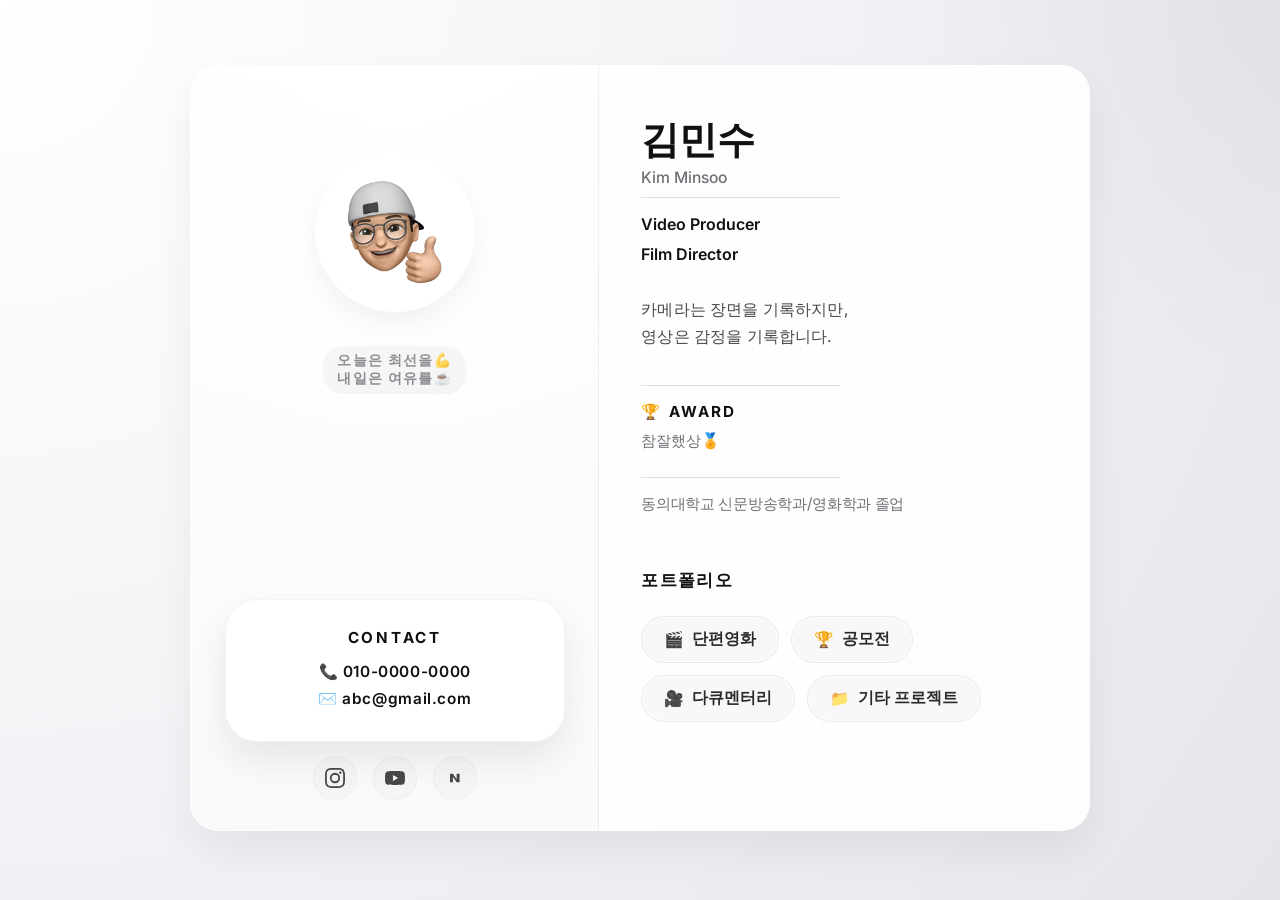
==== commit 825d8488: "Update award label and refine profile layout" ====
--- a/index.html
+++ b/index.html
@@ -15,56 +15,11 @@
       </div>
       <div class="visual-badge">오늘은 최선을💪<br>내일은 여유를☕</div>
       <div class="visual-contact">
-        <p><span>📱</span> H.P 010-0000-0000</p>
-        <p><span>✉️</span> E-Mail abcde@gmail.com</p>
+        <p class="contact-title">CONTACT</p>
+        <p><span>📞</span> 010-0000-0000</p>
+        <p><span>✉️</span> abc@gmail.com</p>
       </div>
-    </div>
-    
-    <!-- Right Content Column -->
-    <div class="slide-content">
-      <div>
-        <div class="profile-header">
-          <h1 class="profile-name">김민수</h1>
-          <div class="profile-subname">Kim Minsoo</div>
-          <div class="profile-divider"></div>
-          <div class="profile-title">Video Producer</div>
-          <div class="profile-title">Film Director</div>
-          <div class="profile-divider"></div>
-        </div>
-
-        <p class="profile-bio">
-          카메라는 장면을 기록하지만,
-          <br>
-          영상은 감정을 기록합니다.
-        </p>
-
-        <div class="profile-divider"></div>
-        <div class="profile-major">동의대학교 신문방송학과/영화학과 졸업</div>
-
-        <div>
-
-        <div>
-          <h3 class="interests-title">포트폴리오</h3>
-          <div class="interests-tags">
-            <!-- Interactivity via script.js -->
-            <a href="detail.html?tag=short-film" class="tag" data-tag="short-film">
-              <span>🎬</span> 단편영화
-            </a>
-            <a href="detail.html?tag=contest" class="tag" data-tag="contest">
-              <span>🏆</span> 공모전
-            </a>
-            <a href="detail.html?tag=documentary" class="tag" data-tag="documentary">
-              <span>🎥</span> 다큐멘터리
-            </a>
-            <a href="detail.html?tag=other-projects" class="tag" data-tag="other-projects">
-              <span>📁</span> 기타 프로젝트
-            </a>
-          </div>
-        </div>
-      </div>
-      
-      <!-- Bottom Contact Links -->
-      <div class="contact-links">
+      <div class="contact-links visual-contact-links">
         <a href="https://instagram.com" target="_blank" rel="noopener noreferrer" class="btn-contact" title="Instagram" id="link-instagram">
           <svg viewBox="0 0 24 24">
             <path d="M12 2.163c3.204 0 3.584.012 4.85.07 3.252.148 4.771 1.691 4.919 4.919.058 1.265.069 1.645.069 4.849 0 3.205-.012 3.584-.069 4.849-.149 3.225-1.664 4.771-4.919 4.919-1.266.058-1.644.07-4.85.07-3.204 0-3.584-.012-4.849-.07-3.26-.149-4.771-1.699-4.919-4.92-.058-1.265-.07-1.644-.07-4.849 0-3.204.013-3.583.07-4.849.149-3.227 1.664-4.771 4.919-4.919 1.266-.057 1.645-.069 4.849-.069zM12 0C8.741 0 8.333.014 7.053.072 2.695.272.273 2.69.073 7.051.014 8.333 0 8.741 0 12c0 3.259.014 3.668.072 4.948.2 4.358 2.618 6.78 6.98 6.98 1.281.058 1.689.072 4.948.072 3.259 0 3.668-.014 4.948-.072 4.354-.2 6.782-2.618 6.979-6.98.059-1.28.073-1.689.073-4.948 0-3.259-.014-3.667-.072-4.947-.196-4.354-2.617-6.78-6.979-6.98C15.668.014 15.259 0 12 0zm0 5.838a6.162 6.162 0 100 12.324 6.162 6.162 0 000-12.324zM12 16a4 4 0 110-8 4 4 0 010 8zm6.406-11.845a1.44 1.44 0 100 2.881 1.44 1.44 0 000-2.881z"/>
@@ -82,6 +37,51 @@
         </a>
       </div>
     </div>
+
+    <!-- Right Content Column -->
+    <div class="slide-content">
+      <div class="profile-header">
+        <h1 class="profile-name">김민수</h1>
+        <div class="profile-subname">Kim Minsoo</div>
+        <div class="profile-divider"></div>
+        <div class="profile-title">Video Producer</div>
+        <div class="profile-title">Film Director</div>
+      </div>
+
+      <p class="profile-bio">
+        카메라는 장면을 기록하지만,
+        <br>
+        영상은 감정을 기록합니다.
+      </p>
+
+      <div class="profile-divider"></div>
+      <div class="award-section">
+        <div class="award-header">🏆 Award</div>
+        <div class="award-description">참잘했상🏅</div>
+      </div>
+      <div class="profile-divider"></div>
+      <div class="profile-major">동의대학교 신문방송학과/영화학과 졸업</div>
+
+      <div class="portfolio-section">
+        <h3 class="interests-title">포트폴리오</h3>
+        <div class="interests-tags">
+          <!-- Interactivity via script.js -->
+          <a href="detail.html?tag=short-film" class="tag" data-tag="short-film">
+            <span>🎬</span> 단편영화
+          </a>
+          <a href="detail.html?tag=contest" class="tag" data-tag="contest">
+            <span>🏆</span> 공모전
+          </a>
+          <a href="detail.html?tag=documentary" class="tag" data-tag="documentary">
+            <span>🎥</span> 다큐멘터리
+          </a>
+          <a href="detail.html?tag=other-projects" class="tag" data-tag="other-projects">
+            <span>📁</span> 기타 프로젝트
+          </a>
+        </div>
+      </div>
+
+    </div>
   </div>
 
   <script src="script.js"></script>
--- a/style.css
+++ b/style.css
@@ -36,7 +36,7 @@
   align-items: center;
   overflow-x: hidden;
   overflow-y: auto;
-  padding: 24px 20px 40px;
+  padding: 20px 16px 24px;
   position: relative;
   -webkit-font-smoothing: antialiased;
   -moz-osx-font-smoothing: grayscale;
@@ -53,7 +53,7 @@
 .presentation-slide {
   width: 100%;
   max-width: 900px;
-  min-height: 550px;
+  min-height: 520px;
   background: var(--card-bg);
   backdrop-filter: blur(20px);
   -webkit-backdrop-filter: blur(20px);
@@ -74,14 +74,14 @@
 
 .slide-visual {
   flex: 1.1;
-  background: linear-gradient(180deg, rgba(255,255,255,0.95), rgba(246,247,250,0.95));
+  background: linear-gradient(180deg, rgba(255,255,255,0.95), rgba(248,249,251,0.95));
   display: flex;
   flex-direction: column;
   justify-content: flex-start;
   align-items: center;
-  padding: 120px 36px 28px;
+  padding: 86px 32px 30px;
   position: relative;
-  border-right: 1px solid rgba(0, 0, 0, 0.05);
+  border-right: 1px solid rgba(0, 0, 0, 0.06);
 }
 
 .slide-visual::before {
@@ -96,12 +96,12 @@
   width: 100%;
   max-width: 340px;
   margin-top: auto;
-  padding: 18px 20px;
-  border-radius: 28px;
-  background: rgba(255,255,255,0.92);
-  border: 1px solid rgba(0,0,0,0.07);
-  box-shadow: 0 22px 48px rgba(0, 0, 0, 0.08);
-  backdrop-filter: blur(18px);
+  padding: 24px 24px 28px;
+  border-radius: 32px;
+  background: rgba(255,255,255,0.96);
+  border: 1px solid rgba(0,0,0,0.05);
+  box-shadow: 0 18px 36px rgba(0, 0, 0, 0.08);
+  backdrop-filter: blur(20px);
   text-align: center;
 }
 
@@ -114,13 +114,22 @@
   margin: 0;
 }
 
+.slide-visual .visual-contact .contact-title {
+  font-size: 0.95rem;
+  font-weight: 700;
+  letter-spacing: 0.18em;
+  text-transform: uppercase;
+  color: var(--text-primary);
+  margin-bottom: 12px;
+}
+
 .slide-visual .visual-contact p:first-child {
   margin-bottom: 6px;
 }
 
 .slide-content {
   flex: 1.3;
-  padding: 60px 50px;
+  padding: 52px 42px;
   display: flex;
   flex-direction: column;
   justify-content: flex-start;
@@ -166,7 +175,7 @@
 }
 
 .profile-header {
-  margin-bottom: 30px;
+  margin-bottom: 22px;
 }
 
 .profile-tagline {
@@ -175,97 +184,122 @@
   text-transform: uppercase;
   letter-spacing: 0.15em;
   color: var(--color-coding);
-  margin-bottom: 12px;
+  margin-bottom: 10px;
 }
 
 .profile-name {
-  font-size: 2.5rem;
+  font-size: 2.4rem;
   font-weight: 700;
-  line-height: 1.15;
+  line-height: 1.1;
   color: var(--text-primary);
   margin-bottom: 8px;
 }
 
 .profile-subname {
+  font-size: 0.98rem;
+  font-weight: 500;
+  color: var(--text-secondary);
+  margin-bottom: 10px;
+}
+
+.profile-title {
   font-size: 1rem;
-  font-weight: 500;
-  color: var(--text-secondary);
+  font-weight: 600;
+  color: var(--text-primary);
+  margin-bottom: 10px;
+}
+
+.profile-divider {
+  width: 100%;
+  max-width: 200px;
+  height: 1px;
+  margin: 10px 0 16px;
+  background: rgba(0, 0, 0, 0.12);
+}
+
+.award-section {
   margin-bottom: 14px;
 }
 
-.profile-title {
-  font-size: 1.1rem;
-  font-weight: 600;
-  color: var(--text-primary);
-  margin-bottom: 14px;
-}
-
-.profile-divider {
-  width: 100%;
-  max-width: 180px;
-  height: 1px;
-  margin: 8px 0 16px;
-  background: rgba(128, 128, 128, 0.25);
+.award-header {
+  font-size: 0.95rem;
+  font-weight: 700;
+  letter-spacing: 0.14em;
+  text-transform: uppercase;
+  color: var(--text-primary);
+  margin-bottom: 8px;
+}
+
+.award-description {
+  font-size: 0.95rem;
+  font-weight: 400;
+  color: var(--text-secondary);
+  line-height: 1.6;
 }
 
 .profile-major {
-  font-size: 1rem;
+  font-size: 0.96rem;
   letter-spacing: -0.02em;
   font-weight: 400;
   color: var(--text-secondary);
   margin-top: 0;
-  margin-bottom: 24px;
+  margin-bottom: 22px;
 }
 
 .profile-bio {
   display: block;
   width: 100%;
-  font-size: 1.05rem;
-  line-height: 1.5;
+  font-size: 1rem;
+  line-height: 1.7;
   letter-spacing: 0.01em;
   white-space: normal;
   overflow: visible;
   text-overflow: unset;
   color: #48484a;
-  margin-bottom: 35px;
+  margin-bottom: 24px;
 }
 
 .interests-title {
-  font-size: 1rem;
-  font-weight: 700;
+  font-size: 1.05rem;
+  font-weight: 800;
   text-transform: uppercase;
   letter-spacing: 0.08em;
   color: var(--text-primary);
   margin-top: 32px;
-  margin-bottom: 18px;
+  margin-bottom: 24px;
+}
+
+.portfolio-section {
+  margin-bottom: 28px;
 }
 
 .interests-tags {
   display: flex;
   flex-wrap: wrap;
   gap: 12px;
-  margin-bottom: 50px;
+  margin-bottom: 28px;
 }
 
 .tag {
-  padding: 10px 20px;
-  border-radius: 30px;
-  font-size: 0.95rem;
-  font-weight: 500;
-  color: #48484a;
-  background: #f5f5f7;
-  border: 1px solid rgba(0, 0, 0, 0.03);
+  padding: 12px 22px;
+  border-radius: 34px;
+  font-size: 0.98rem;
+  font-weight: 600;
+  color: #2a2a2d;
+  background: rgba(248,248,250,0.98);
+  border: 1px solid rgba(0, 0, 0, 0.06);
   cursor: pointer;
   transition: var(--transition-apple);
   display: inline-flex;
   align-items: center;
   gap: 8px;
   text-decoration: none;
+  box-shadow: inset 0 0 0 1px rgba(255,255,255,0.7);
 }
 
 .tag:hover {
-  transform: translateY(-2px);
-  background: #e8e8ed;
+  transform: translateY(-1px);
+  background: #f1f1f4;
   color: var(--text-primary);
 }
 
@@ -296,7 +330,17 @@
 .contact-links {
   display: flex;
   gap: 16px;
-  margin-top: 24px;
+  margin-top: 12px;
+  justify-content: center;
+}
+
+.visual-contact-links {
+  width: 100%;
+  max-width: 340px;
+  display: flex;
+  justify-content: center;
+  gap: 16px;
+  margin: 14px auto 0;
 }
 
 .btn-contact {
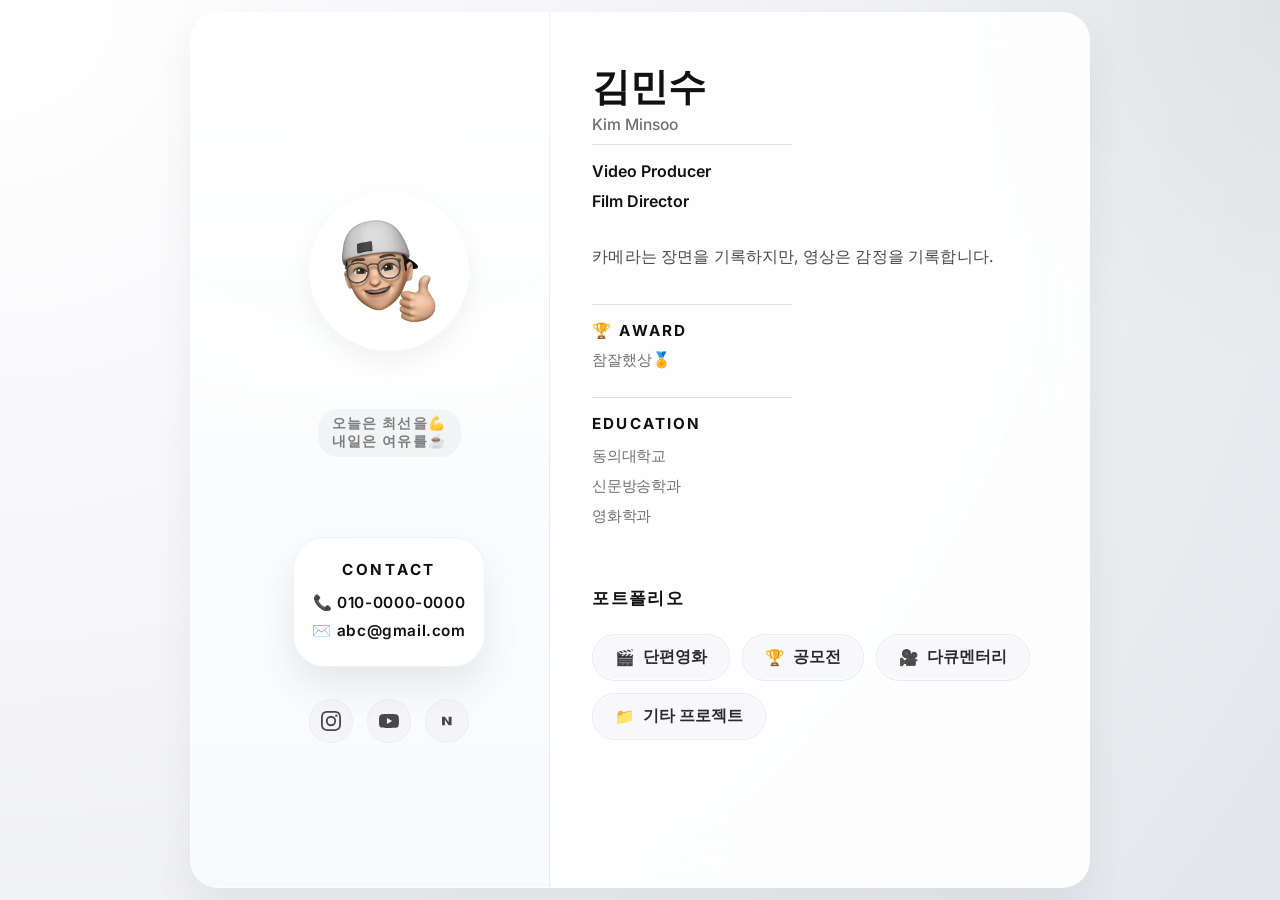
==== commit eceb8dc0: "Fix detail page back navigation and sync layout updates" ====
--- a/index.html
+++ b/index.html
@@ -10,31 +10,35 @@
   <div class="presentation-slide" id="main-slide">
     <!-- Left Visual Column -->
     <div class="slide-visual">
-      <div class="avatar-container">
-        <img src="profile_avatar.png" alt="Profile Avatar" class="avatar-img">
+      <div class="visual-top">
+        <div class="avatar-container">
+          <img src="profile_avatar.png" alt="Profile Avatar" class="avatar-img">
+        </div>
+        <div class="visual-badge">오늘은 최선을💪<br>내일은 여유를☕</div>
       </div>
-      <div class="visual-badge">오늘은 최선을💪<br>내일은 여유를☕</div>
-      <div class="visual-contact">
-        <p class="contact-title">CONTACT</p>
-        <p><span>📞</span> 010-0000-0000</p>
-        <p><span>✉️</span> abc@gmail.com</p>
-      </div>
-      <div class="contact-links visual-contact-links">
-        <a href="https://instagram.com" target="_blank" rel="noopener noreferrer" class="btn-contact" title="Instagram" id="link-instagram">
-          <svg viewBox="0 0 24 24">
-            <path d="M12 2.163c3.204 0 3.584.012 4.85.07 3.252.148 4.771 1.691 4.919 4.919.058 1.265.069 1.645.069 4.849 0 3.205-.012 3.584-.069 4.849-.149 3.225-1.664 4.771-4.919 4.919-1.266.058-1.644.07-4.85.07-3.204 0-3.584-.012-4.849-.07-3.26-.149-4.771-1.699-4.919-4.92-.058-1.265-.07-1.644-.07-4.849 0-3.204.013-3.583.07-4.849.149-3.227 1.664-4.771 4.919-4.919 1.266-.057 1.645-.069 4.849-.069zM12 0C8.741 0 8.333.014 7.053.072 2.695.272.273 2.69.073 7.051.014 8.333 0 8.741 0 12c0 3.259.014 3.668.072 4.948.2 4.358 2.618 6.78 6.98 6.98 1.281.058 1.689.072 4.948.072 3.259 0 3.668-.014 4.948-.072 4.354-.2 6.782-2.618 6.979-6.98.059-1.28.073-1.689.073-4.948 0-3.259-.014-3.667-.072-4.947-.196-4.354-2.617-6.78-6.979-6.98C15.668.014 15.259 0 12 0zm0 5.838a6.162 6.162 0 100 12.324 6.162 6.162 0 000-12.324zM12 16a4 4 0 110-8 4 4 0 010 8zm6.406-11.845a1.44 1.44 0 100 2.881 1.44 1.44 0 000-2.881z"/>
-          </svg>
-        </a>
-        <a href="https://youtube.com" target="_blank" rel="noopener noreferrer" class="btn-contact" title="YouTube" id="link-youtube">
-          <svg viewBox="0 0 24 24">
-            <path d="M23.498 6.163a3.003 3.003 0 00-2.11-2.11C19.518 3.545 12 3.545 12 3.545s-7.518 0-9.388.508a3.003 3.003 0 00-2.11 2.11C0 8.033 0 12 0 12s0 3.967.502 5.837a3.003 3.003 0 002.11 2.11c1.87.508 9.388.508 9.388.508s7.518 0 9.388-.508a3.003 3.003 0 002.11-2.11C24 15.967 24 12 24 12s0-3.967-.502-5.837zM9.545 15.568V8.432L15.818 12l-6.273 3.568z"/>
-          </svg>
-        </a>
-        <a href="https://section.blog.naver.com/BlogHome.naver?directoryNo=0&currentPage=1&groupId=0" target="_blank" rel="noopener noreferrer" class="btn-contact" title="Naver Blog" id="link-naver-blog">
-          <svg viewBox="0 0 24 24" aria-hidden="true">
-            <path d="M6 7h3.5l4.5 6.5V7h3.5v10h-3.5l-4.5-6.5V17H6V7z" />
-          </svg>
-        </a>
+      <div class="visual-bottom">
+        <div class="visual-contact">
+          <p class="contact-title">CONTACT</p>
+          <p><span>📞</span> 010-0000-0000</p>
+          <p><span>✉️</span> abc@gmail.com</p>
+        </div>
+        <div class="contact-links visual-contact-links">
+          <a href="https://instagram.com" target="_blank" rel="noopener noreferrer" class="btn-contact" title="Instagram" id="link-instagram">
+            <svg viewBox="0 0 24 24">
+              <path d="M12 2.163c3.204 0 3.584.012 4.85.07 3.252.148 4.771 1.691 4.919 4.919.058 1.265.069 1.645.069 4.849 0 3.205-.012 3.584-.069 4.849-.149 3.225-1.664 4.771-4.919 4.919-1.266.058-1.644.07-4.85.07-3.204 0-3.584-.012-4.849-.07-3.26-.149-4.771-1.699-4.919-4.92-.058-1.265-.07-1.644-.07-4.849 0-3.204.013-3.583.07-4.849.149-3.227 1.664-4.771 4.919-4.919 1.266-.057 1.645-.069 4.849-.069zM12 0C8.741 0 8.333.014 7.053.072 2.695.272.273 2.69.073 7.051.014 8.333 0 8.741 0 12c0 3.259.014 3.668.072 4.948.2 4.358 2.618 6.78 6.98 6.98 1.281.058 1.689.072 4.948.072 3.259 0 3.668-.014 4.948-.072 4.354-.2 6.782-2.618 6.979-6.98.059-1.28.073-1.689.073-4.948 0-3.259-.014-3.667-.072-4.947-.196-4.354-2.617-6.78-6.979-6.98C15.668.014 15.259 0 12 0zm0 5.838a6.162 6.162 0 100 12.324 6.162 6.162 0 000-12.324zM12 16a4 4 0 110-8 4 4 0 010 8zm6.406-11.845a1.44 1.44 0 100 2.881 1.44 1.44 0 000-2.881z"/>
+            </svg>
+          </a>
+          <a href="https://youtube.com" target="_blank" rel="noopener noreferrer" class="btn-contact" title="YouTube" id="link-youtube">
+            <svg viewBox="0 0 24 24">
+              <path d="M23.498 6.163a3.003 3.003 0 00-2.11-2.11C19.518 3.545 12 3.545 12 3.545s-7.518 0-9.388.508a3.003 3.003 0 00-2.11 2.11C0 8.033 0 12 0 12s0 3.967.502 5.837a3.003 3.003 0 002.11 2.11c1.87.508 9.388.508 9.388.508s7.518 0 9.388-.508a3.003 3.003 0 002.11-2.11C24 15.967 24 12 24 12s0-3.967-.502-5.837zM9.545 15.568V8.432L15.818 12l-6.273 3.568z"/>
+            </svg>
+          </a>
+          <a href="https://section.blog.naver.com/BlogHome.naver?directoryNo=0&currentPage=1&groupId=0" target="_blank" rel="noopener noreferrer" class="btn-contact" title="Naver Blog" id="link-naver-blog">
+            <svg viewBox="0 0 24 24" aria-hidden="true">
+              <path d="M6 7h3.5l4.5 6.5V7h3.5v10h-3.5l-4.5-6.5V17H6V7z" />
+            </svg>
+          </a>
+        </div>
       </div>
     </div>
 
@@ -49,9 +53,7 @@
       </div>
 
       <p class="profile-bio">
-        카메라는 장면을 기록하지만,
-        <br>
-        영상은 감정을 기록합니다.
+        카메라는 장면을 기록하지만, 영상은 감정을 기록합니다.
       </p>
 
       <div class="profile-divider"></div>
@@ -60,7 +62,12 @@
         <div class="award-description">참잘했상🏅</div>
       </div>
       <div class="profile-divider"></div>
-      <div class="profile-major">동의대학교 신문방송학과/영화학과 졸업</div>
+      <div class="profile-major">
+        <div class="education-title">Education</div>
+        <div class="education-item">동의대학교</div>
+        <div class="education-item">신문방송학과</div>
+        <div class="education-item">영화학과</div>
+      </div>
 
       <div class="portfolio-section">
         <h3 class="interests-title">포트폴리오</h3>
--- a/style.css
+++ b/style.css
@@ -26,20 +26,43 @@
   box-sizing: border-box;
 }
 
+html, body {
+  height: 100%;
+}
+
 body {
   font-family: var(--font-family);
   background: radial-gradient(circle at top left, rgba(255,255,255,0.98), rgba(245,245,248,0.95) 40%, rgba(228,229,234,0.98) 100%);
   color: var(--text-primary);
   min-height: 100vh;
-  display: flex;
-  justify-content: center;
-  align-items: center;
-  overflow-x: hidden;
-  overflow-y: auto;
-  padding: 20px 16px 24px;
+  height: 100%;
+  display: flex;
+  justify-content: center;
+  align-items: center;
+  overflow: hidden;
+  padding: 12px;
   position: relative;
   -webkit-font-smoothing: antialiased;
   -moz-osx-font-smoothing: grayscale;
+}
+
+body.detail-page {
+  overflow-y: auto;
+  align-items: flex-start;
+  padding: 24px 12px;
+}
+
+body.detail-page .presentation-slide {
+  min-height: auto;
+  height: auto;
+  max-height: none;
+  overflow: visible;
+}
+
+body.detail-page .slide-content,
+body.detail-page .slide-visual {
+  flex: 1 1 100%;
+  max-width: 100%;
 }
 
 body::before {
@@ -53,7 +76,8 @@
 .presentation-slide {
   width: 100%;
   max-width: 900px;
-  min-height: 520px;
+  height: min(calc(100vh - 24px), 100%);
+  max-height: calc(100vh - 24px);
   background: var(--card-bg);
   backdrop-filter: blur(20px);
   -webkit-backdrop-filter: blur(20px);
@@ -67,19 +91,26 @@
   animation: slideInUp 0.8s cubic-bezier(0.16, 1, 0.3, 1);
 }
 
+.slide-visual,
+.slide-content {
+  min-height: 0;
+}
+
 .presentation-slide:hover {
   box-shadow: var(--shadow-hover);
   transform: translateY(-2px);
 }
 
 .slide-visual {
-  flex: 1.1;
+  flex: 0 0 40%;
+  max-width: 40%;
   background: linear-gradient(180deg, rgba(255,255,255,0.95), rgba(248,249,251,0.95));
   display: flex;
   flex-direction: column;
-  justify-content: flex-start;
-  align-items: center;
-  padding: 86px 32px 30px;
+  justify-content: center;
+  align-items: center;
+  gap: 80px;
+  padding: 56px 22px 22px 60px;
   position: relative;
   border-right: 1px solid rgba(0, 0, 0, 0.06);
 }
@@ -92,11 +123,25 @@
   pointer-events: none;
 }
 
+.visual-top,
+.visual-bottom {
+  display: flex;
+  flex-direction: column;
+  align-items: center;
+}
+
+.visual-top {
+  gap: 24px;
+}
+
+.visual-bottom {
+  gap: 28px;
+}
+
 .slide-visual .visual-contact {
   width: 100%;
   max-width: 340px;
-  margin-top: auto;
-  padding: 24px 24px 28px;
+  padding: 18px 18px 22px;
   border-radius: 32px;
   background: rgba(255,255,255,0.96);
   border: 1px solid rgba(0,0,0,0.05);
@@ -128,7 +173,8 @@
 }
 
 .slide-content {
-  flex: 1.3;
+  flex: 0 0 60%;
+  max-width: 60%;
   padding: 52px 42px;
   display: flex;
   flex-direction: column;
@@ -237,11 +283,25 @@
   line-height: 1.6;
 }
 
-.profile-major {
+.education-title {
+  font-size: 0.95rem;
+  font-weight: 700;
+  letter-spacing: 0.14em;
+  text-transform: uppercase;
+  color: var(--text-primary);
+  margin-bottom: 10px;
+}
+
+.education-item {
   font-size: 0.96rem;
   letter-spacing: -0.02em;
   font-weight: 400;
   color: var(--text-secondary);
+  line-height: 1.7;
+  margin-bottom: 4px;
+}
+
+.profile-major {
   margin-top: 0;
   margin-bottom: 22px;
 }
@@ -252,9 +312,9 @@
   font-size: 1rem;
   line-height: 1.7;
   letter-spacing: 0.01em;
-  white-space: normal;
-  overflow: visible;
-  text-overflow: unset;
+  white-space: nowrap;
+  overflow: hidden;
+  text-overflow: ellipsis;
   color: #48484a;
   margin-bottom: 24px;
 }
@@ -295,6 +355,26 @@
   gap: 8px;
   text-decoration: none;
   box-shadow: inset 0 0 0 1px rgba(255,255,255,0.7);
+  opacity: 0;
+  transform: translateY(12px);
+  animation: fadeInUp 0.55s cubic-bezier(0.16, 1, 0.3, 1) forwards;
+  animation-delay: 0.1s;
+}
+
+.tag:nth-child(1) {
+  animation-delay: 0.10s;
+}
+
+.tag:nth-child(2) {
+  animation-delay: 0.16s;
+}
+
+.tag:nth-child(3) {
+  animation-delay: 0.22s;
+}
+
+.tag:nth-child(4) {
+  animation-delay: 0.28s;
 }
 
 .tag:hover {
@@ -329,8 +409,8 @@
 
 .contact-links {
   display: flex;
-  gap: 16px;
-  margin-top: 12px;
+  gap: 14px;
+  margin-top: 10px;
   justify-content: center;
 }
 
@@ -339,8 +419,8 @@
   max-width: 340px;
   display: flex;
   justify-content: center;
-  gap: 16px;
-  margin: 14px auto 0;
+  gap: 14px;
+  margin: 4px auto 0;
 }
 
 .btn-contact {
@@ -683,6 +763,17 @@
   }
 }
 
+@keyframes fadeInUp {
+  from {
+    opacity: 0;
+    transform: translateY(12px);
+  }
+  to {
+    opacity: 1;
+    transform: translateY(0);
+  }
+}
+
 .page-exit {
   opacity: 0;
   transform: translateY(-20px) scale(0.98);
@@ -702,12 +793,16 @@
   }
 
   .slide-visual {
+    flex: 1 1 100%;
+    max-width: 100%;
     border-right: none;
     border-bottom: 1px solid rgba(0, 0, 0, 0.05);
     padding: 30px;
   }
 
   .slide-content {
+    flex: 1 1 100%;
+    max-width: 100%;
     padding: 40px 30px;
   }
 
@@ -728,3 +823,32 @@
     align-items: flex-start;
   }
 }
+
+@media (max-height: 760px) {
+  .presentation-slide {
+    height: calc(100vh - 20px);
+    max-height: calc(100vh - 20px);
+  }
+
+  .slide-visual {
+    padding: 28px 24px 20px;
+  }
+
+  .slide-content {
+    padding: 26px 26px;
+  }
+
+  .avatar-container {
+    width: 140px;
+    height: 140px;
+    margin-bottom: 18px;
+  }
+
+  .profile-name {
+    font-size: 2.1rem;
+  }
+
+  .visual-contact {
+    padding: 18px 18px 22px;
+  }
+}
